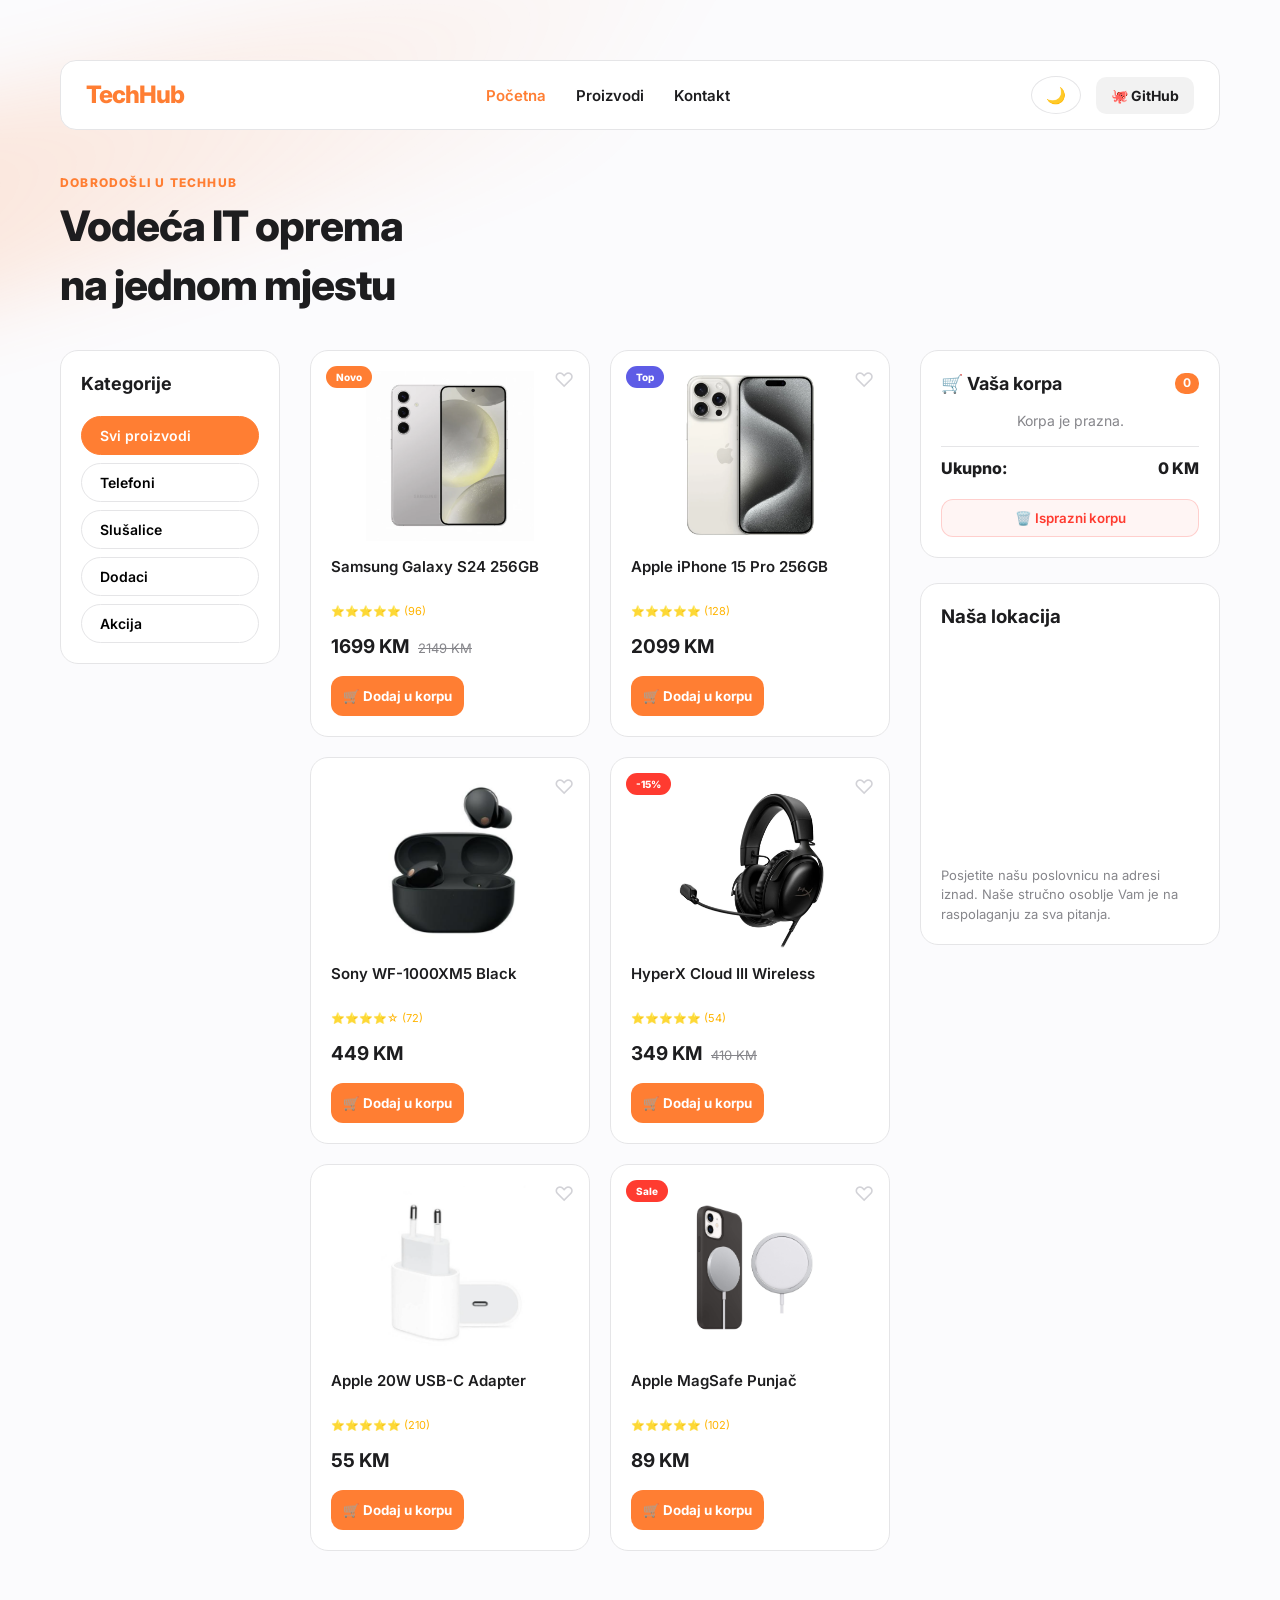
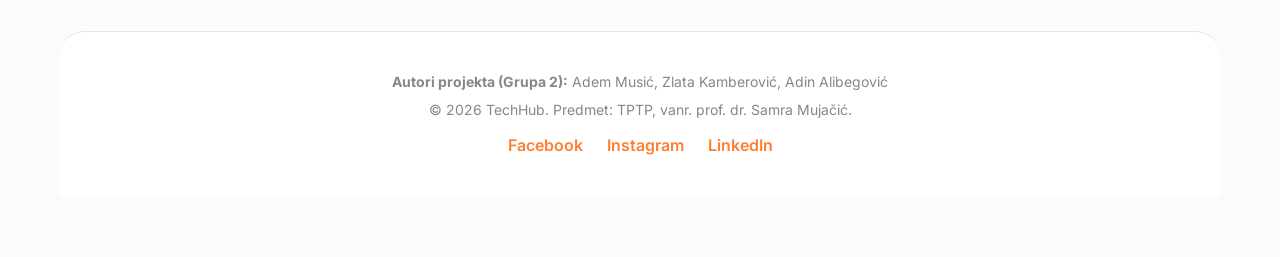
==== index.html @ f94cc210 "index.html prebačen iz zasebnog foldera u branchu" ====
<!DOCTYPE html>
<html lang="bs">
<head>
    <meta charset="UTF-8">
    <meta name="viewport" content="width=device-width, initial-scale=1.0">
    <title>TechHub - Početna</title>
    <link href="https://fonts.googleapis.com/css2?family=Inter:wght@400;600;700;800&display=swap" rel="stylesheet">
    <link rel="stylesheet" href="css/tptpstil.css">
</head>
<body>

    <div class="pozadina-trake"></div>

    <div class="container">
        
        <header>
            <div class="glavna-navigacija">
                <div class="logo">
                    <h2 style="color: var(--primarna); margin:0; font-weight: 800; letter-spacing: -1px;">TechHub</h2>
                </div>
                <nav>
                    <ul>
                        <li><a href="index.html" style="color: var(--primarna);">Početna</a></li>
                        <li><a href="proizvodi.html">Proizvodi</a></li>
                        <li><a href="kontakt.html">Kontakt</a></li>
                    </ul>
                </nav>
                
                <div style="display: flex; align-items: center; gap: 15px;">
                    <button id="dark-mode-toggle" class="filter-btn" style="padding: 8px 14px; border-radius: 50%; font-size: 16px;">🌙</button>
                    
                    <div class="github-link">
                        <a href="https://github.com/adin-fet/Grupa2-TPTP-2026" target="_blank" style="text-decoration: none; font-weight: 700; color: var(--text-glavni); font-size: 14px;">🐙 GitHub</a>
                    </div>
                </div>
            </div>

            <div class="header-glavni">
                <div class="header-lijeva-strana">
                    <span class="nadnaslov">DOBRODOŠLI U TECHHUB</span>
                    <h1 style="font-size: 42px;">Vodeća IT oprema <br>na jednom mjestu</h1>
                </div>
            </div>
        </header>

        <div class="pocetna-layout">
            
            <nav class="sekundarna-navigacija">
                <h3>Kategorije</h3>
                <div class="filter-dugmadi" style="display: flex; flex-direction: column; gap: 8px;">
                    <button class="filter-btn active">Svi proizvodi</button>
                    <button class="filter-btn">Telefoni</button>
                    <button class="filter-btn">Slušalice</button>
                    <button class="filter-btn">Dodaci</button>
                    <button class="filter-btn">Akcija</button>
                </div>
            </nav>

            <main>
                <section class="proizvodi-grid" style="grid-template-columns: repeat(2, 1fr);"> 
                    
                    <article class="kartica" data-category="Telefoni">
                        <div class="tag novo">Novo</div>
                        <div class="srce">♡</div>
                        <div class="slika-okvir"><img src="images/samsung.PNG" alt="Samsung Galaxy S24"></div>
                        <div class="info-dio">
                            <h3>Samsung Galaxy S24 256GB</h3>
                            <div class="rating">⭐⭐⭐⭐⭐ <span>(96)</span></div>
                            <div class="cijena-wrap"><span class="cijena">1699 KM</span><span class="stara">2149 KM</span></div>
                            <button class="dodaj-btn"><span>🛒</span> Dodaj u korpu</button>
                        </div>
                    </article>

                    <article class="kartica" data-category="Telefoni">
                        <div class="tag top">Top</div>
                        <div class="srce">♡</div>
                        <div class="slika-okvir"><img src="images/iphone.jpg" alt="Apple iPhone 15 Pro"></div>
                        <div class="info-dio">
                            <h3>Apple iPhone 15 Pro 256GB</h3>
                            <div class="rating">⭐⭐⭐⭐⭐ <span>(128)</span></div>
                            <div class="cijena-wrap"><span class="cijena">2099 KM</span></div>
                            <button class="dodaj-btn"><span>🛒</span> Dodaj u korpu</button>
                        </div>
                    </article>

                    <article class="kartica" data-category="Slušalice">
                        <div class="srce">♡</div>
                        <div class="slika-okvir"><img src="images/sony.PNG" alt="Sony Slušalice"></div>
                        <div class="info-dio">
                            <h3>Sony WF-1000XM5 Black</h3>
                            <div class="rating">⭐⭐⭐⭐☆ <span>(72)</span></div>
                            <div class="cijena-wrap"><span class="cijena">449 KM</span></div>
                            <button class="dodaj-btn"><span>🛒</span> Dodaj u korpu</button>
                        </div>
                    </article>

                    <article class="kartica" data-category="Akcija">
                        <div class="tag popust">-15%</div>
                        <div class="srce">♡</div>
                        <div class="slika-okvir"><img src="images/hyper.PNG" alt="HyperX Slušalice"></div>
                        <div class="info-dio">
                            <h3>HyperX Cloud III Wireless</h3>
                            <div class="rating">⭐⭐⭐⭐⭐ <span>(54)</span></div>
                            <div class="cijena-wrap"><span class="cijena">349 KM</span><span class="stara">410 KM</span></div>
                            <button class="dodaj-btn"><span>🛒</span> Dodaj u korpu</button>
                        </div>
                    </article>

                    <article class="kartica" data-category="Dodaci">
                        <div class="srce">♡</div>
                        <div class="slika-okvir"><img src="images/adapt.PNG" alt="Apple Adapter"></div>
                        <div class="info-dio">
                            <h3>Apple 20W USB-C Adapter</h3>
                            <div class="rating">⭐⭐⭐⭐⭐ <span>(210)</span></div>
                            <div class="cijena-wrap"><span class="cijena">55 KM</span></div>
                            <button class="dodaj-btn"><span>🛒</span> Dodaj u korpu</button>
                        </div>
                    </article>

                    <article class="kartica" data-category="Akcija">
                        <div class="tag popust">Sale</div>
                        <div class="srce">♡</div>
                        <div class="slika-okvir"><img src="images/mag.PNG" alt="MagSafe Punjač"></div>
                        <div class="info-dio">
                            <h3>Apple MagSafe Punjač</h3>
                            <div class="rating">⭐⭐⭐⭐⭐ <span>(102)</span></div>
                            <div class="cijena-wrap"><span class="cijena">89 KM</span></div>
                            <button class="dodaj-btn"><span>🛒</span> Dodaj u korpu</button>
                        </div>
                    </article>
                </section>
            </main>

            <aside>
                <div class="korpa-kontejner">
                    <h3 style="margin-bottom: 15px; display: flex; justify-content: space-between; align-items: center; font-size: 18px;">
                        <span>🛒 Vaša korpa</span>
                        <span id="korpa-brojac">0</span>
                    </h3>
                    <div id="korpa-stavke">
                        <p style="color: var(--text-sivi); text-align: center; font-size: 14px; margin: 15px 0;">Korpa je prazna.</p>
                    </div>
                    <div class="korpa-ukupno-red">
                        <span>Ukupno:</span>
                        <span id="korpa-ukupno">0 KM</span>
                    </div>
                    <button id="isprazni-korpu-btn" class="pregled-btn">🗑️ Isprazni korpu</button>
                </div>

                <div class="mapa-container">
                    <h3>Naša lokacija</h3>
                    <iframe src="https://www.google.com/maps/embed?pb=!1m18!1m12!1m3!1d2876.8488319688533!2d18.41113577660207!3d43.85892533909778!2m3!1f0!2f0!3f0!3m2!1i1024!2i768!4f13.1!3m3!1m2!1s0x4758c8cf75caed73%3A0x633f86e3f3ab6660!2sUniverzitet%20u%20Sarajevu!5e0!3m2!1sbs!2sba!4v1710000000000" style="border:0;" allowfullscreen="" loading="lazy" referrerpolicy="no-referrer-when-downgrade"></iframe>
                    <p class="mapa-opis">Posjetite našu poslovnicu na adresi iznad. Naše stručno osoblje Vam je na raspolaganju za sva pitanja.</p>
                </div>
            </aside>
            
        </div>

        <footer>
            <div class="footer-info">
                <p><strong>Autori projekta (Grupa 2):</strong> Adem Musić, Zlata Kamberović, Adin Alibegović</p>
                <p>© 2026 TechHub. Predmet: TPTP, vanr. prof. dr. Samra Mujačić.</p>
            </div>
            <div class="footer-links">
                <a href="#">Facebook</a>
                <a href="#">Instagram</a>
                <a href="#">LinkedIn</a>
            </div>
        </footer>

    </div>

    <script src="js/skripta.js"></script>
</body>
</html>
---- css/tptpstil.css ----
:root {
    --primarna: #ff7e33;
    --text-glavni: #1d1d1f;
    --text-sivi: #86868b;
    --bg-boja: #fbfbfd;
    --ivica: #e5e5e7;
}

* { margin: 0; padding: 0; box-sizing: border-box; font-family: 'Inter', sans-serif; }

body { background-color: var(--bg-boja); color: var(--text-glavni); line-height: 1.4; }

.container { max-width: 1200px; margin: 0 auto; padding: 60px 20px; }

/* HEADER - SPLIT DIZAJN */
.header-glavni {
    display: flex;
    justify-content: space-between;
    align-items: flex-end;
    margin-bottom: 30px;
}

.header-lijeva-strana h1 { font-size: 48px; font-weight: 800; letter-spacing: -1px; margin: 5px 0; }
.nadnaslov { color: var(--primarna); font-weight: 800; font-size: 12px; letter-spacing: 1.2px; }
.podnaslov { color: var(--text-sivi); font-size: 16px; }

.header-desna-strana { display: flex; gap: 25px; }
.trust-item { display: flex; align-items: center; gap: 10px; }
.trust-ikona { 
    width: 42px; height: 42px; background: #fff; border: 1px solid var(--ivica); 
    border-radius: 12px; display: flex; align-items: center; justify-content: center; font-size: 18px; 
}
.trust-tekst { display: flex; flex-direction: column; }
.trust-tekst strong { font-size: 13px; font-weight: 700; }
.trust-tekst span { font-size: 11px; color: var(--text-sivi); }

/* LINIJA FILTERA */
.kontrole-linija {
    display: flex;
    justify-content: space-between;
    align-items: center;
    padding: 20px 0;
    border-top: 1px solid var(--ivica);
    margin-bottom: 40px;
}

.filter-dugmadi { display: flex; gap: 10px; }
.filter-btn {
    padding: 10px 18px; border-radius: 30px; border: 1px solid var(--ivica);
    background: #fff; font-weight: 600; font-size: 14px; cursor: pointer; transition: 0.2s;
}
.filter-btn.active { background: var(--primarna); color: #fff; border-color: var(--primarna); }

.sort-select { padding: 8px 12px; border-radius: 10px; border: 1px solid var(--ivica); font-weight: 600; }

/* KARTICE */
.proizvodi-grid { display: grid; grid-template-columns: repeat(4, 1fr); gap: 20px; }
.kartica {
    background: #fff; border: 1px solid var(--ivica); border-radius: 18px;
    padding: 20px; position: relative; transition: 0.3s ease; display: flex; flex-direction: column;
}
.kartica:hover { transform: translateY(-5px); box-shadow: 0 10px 25px rgba(0,0,0,0.05); }

.slika-okvir { height: 170px; display: flex; align-items: center; justify-content: center; margin-bottom: 15px; }
.slika-okvir img { max-width: 100%; max-height: 100%; object-fit: contain; }

.info-dio h3 { font-size: 15px; font-weight: 600; margin-bottom: 8px; height: 40px; overflow: hidden; }
.rating { color: #ffb400; font-size: 11px; margin-bottom: 15px; }
.cijena { font-size: 19px; font-weight: 700; }
.stara { font-size: 13px; color: var(--text-sivi); text-decoration: line-through; margin-left: 8px; }

.dodaj-btn {
    background: var(--primarna); color: #fff; border: none; padding: 12px; border-radius: 12px;
    font-weight: 700; margin-top: 15px; cursor: pointer;
}
.pregled-btn {
    background: #fff; border: 1px solid var(--ivica); padding: 10px; border-radius: 12px;
    font-weight: 600; margin-top: 8px; cursor: pointer;
}

/* OSTALO */
.tag { position: absolute; top: 15px; left: 15px; padding: 4px 10px; border-radius: 20px; font-size: 10px; font-weight: 800; color: #fff; }
.novo { background: var(--primarna); }
.top { background: #5e5ce6; }
.popust { background: #ff3b30; }
.srce { position: absolute; top: 15px; right: 15px; cursor: pointer; color: #d2d2d7; font-size: 20px; }

.recenzije-sekcija { margin: 80px 0; }
.naslov-centar { text-align: center; margin-bottom: 40px; font-size: 30px; font-weight: 800; }
.recenzije-grid { display: grid; grid-template-columns: repeat(3, 1fr); gap: 20px; }
.recenzija-box { background: #fff; border: 1px solid var(--ivica); padding: 25px; border-radius: 20px; }
.user-info { display: flex; align-items: center; gap: 12px; margin-bottom: 15px; }
.user-info img { border-radius: 50%; width: 45px; }

.kontakt-traka {
    background: #fff2eb;
     border: 1px solid rgba(255,126,51,0.1); 
     border-radius: 24px;
    padding: 35px; display: flex;
     justify-content: space-between; 
     align-items: center;
}
.kontakt-info { display: flex; align-items: center; gap: 20px; }
.chat-ikona { font-size: 32px; }
.kontakt-dugme {background: var(--primarna);
     color: #fff; 
     text-decoration: none; 
     padding: 16px 28px;
      border-radius: 12px;
       font-weight: 700;
}


/* =========================================================
   ADEMOV DIO - SPECIFIČNI STILOVI ZA POČETNU STRANICU
========================================================= */

/* Tranzicija za prelazak u Dark Mode  */
body { transition: background-color 0.3s, color 0.3s; }
.kartica, .filter-btn, .pregled-btn, .mapa-container, .sekundarna-navigacija, footer, .glavna-navigacija, .korpa-kontejner { transition: background-color 0.3s, border-color 0.3s, color 0.3s; }

/* Dark Mode varijable preklapanja */
body.dark-mode {
    --bg-boja: #121212;
    --text-glavni: #f5f5f7;
    --text-sivi: #a1a1a6;
    --ivica: #2c2c2e;
}
body.dark-mode .kartica, 
body.dark-mode .filter-btn, 
body.dark-mode .pregled-btn, 
body.dark-mode .mapa-container, 
body.dark-mode .sekundarna-navigacija, 
body.dark-mode footer, 
body.dark-mode .glavna-navigacija, 
body.dark-mode .korpa-kontejner,
body.dark-mode .sort-select {
    background-color: #1c1c1e !important;
    color: var(--text-glavni);
    border-color: var(--ivica);
}

/* Dekorativne pozadinske trake (preuzeto od Zlate) */
.pozadina-trake { position: fixed; top: 0; left: 0; width: 100%; height: 100vh; z-index: -1; pointer-events: none; }
.pozadina-trake::before { content: ""; position: absolute; top: -10%; left: -15%; width: 140%; height: 200px; background: linear-gradient(135deg, #ff7e33 0%, transparent 50%); opacity: 0.2; transform: rotate(-15deg); filter: blur(40px); }

/* Glavna navigacija na početnoj */
.glavna-navigacija { background: #fff; padding: 15px 25px; border-radius: 16px; border: 1px solid var(--ivica); display: flex; justify-content: space-between; align-items: center; margin-bottom: 40px; }
.glavna-navigacija ul { list-style: none; display: flex; gap: 30px; }
.glavna-navigacija a { text-decoration: none; color: var(--text-glavni); font-weight: 600; font-size: 15px; }
.glavna-navigacija a:hover { color: var(--primarna); }
.github-link a { background: rgba(0,0,0,0.05); padding: 10px 15px; border-radius: 10px; text-decoration: none; font-weight: 700; color: var(--text-glavni); font-size: 14px; }
body.dark-mode .github-link a { background: rgba(255,255,255,0.1); }

/* Grid Layout sa 3 kolone  */
.pocetna-layout { display: grid; grid-template-columns: 220px 1fr 300px; gap: 30px; align-items: start; }

/* Sekundarna navigacija */
.sekundarna-navigacija { background: #fff; padding: 20px; border-radius: 18px; border: 1px solid var(--ivica); display: flex; flex-direction: column; gap: 10px; }
.sekundarna-navigacija h3 { margin-bottom: 10px; font-size: 18px; }
.sekundarna-navigacija .filter-btn { width: 100%; text-align: left; }

/* Mapa Container */
.mapa-container { background: #fff; padding: 20px; border-radius: 18px; border: 1px solid var(--ivica); }
.mapa-container iframe { width: 100%; height: 220px; border-radius: 12px; margin-bottom: 10px; }
.mapa-opis { font-size: 13px; color: var(--text-sivi); line-height: 1.5; }

/* Korpa Interfejs (Kriterij 11) */
.korpa-kontejner { background: #fff; padding: 20px; border-radius: 18px; border: 1px solid var(--ivica); margin-bottom: 25px; }
#korpa-brojac { background: var(--primarna); color: #fff; font-size: 12px; padding: 2px 8px; border-radius: 10px; font-weight: 700; }
.korpa-stavka { display: flex; justify-content: space-between; align-items: center; padding: 8px 0; border-bottom: 1px dashed var(--ivica); font-size: 14px; }
.korpa-ukupno-red { display: flex; justify-content: space-between; align-items: center; font-weight: 800; margin: 15px 0; padding-top: 10px; border-top: 1px solid var(--ivica); font-size: 16px; }
#isprazni-korpu-btn { width: 100%; color: #ff3b30; border-color: rgba(255,59,48,0.2); background: rgba(255,59,48,0.05); margin-top: 5px; }
#isprazni-korpu-btn:hover { background: #ff3b30; color: #fff; }

/* Footer */
footer { margin-top: 80px; padding: 40px 20px; background: #fff; border-top: 1px solid var(--ivica); text-align: center; border-radius: 24px 24px 0 0; }
.footer-info p { margin-bottom: 8px; color: var(--text-sivi); font-size: 14px; }
.footer-links { margin-top: 15px; }
.footer-links a { color: var(--primarna); text-decoration: none; margin: 0 10px; font-weight: 600; }

/* Responzivnost za layout  */
@media (max-width: 992px) {
    .pocetna-layout { grid-template-columns: 1fr; }
    .sekundarna-navigacija .filter-dugmadi { flex-direction: row; flex-wrap: wrap; }
    .sekundarna-navigacija .filter-btn { width: auto; }
}



/* =========================================================
    ADINOV DIO - CSS ZA KONTAKT 
========================================================= */
:root {
    --glavna-narandzasta: #ff7e33;
    --hover-pozadina: #ff7e33be;;
    --bijela: #fff;
    --okvir: lightgray;
    --boja-slova-sv: #666666;
    --tranzicija: 0.3s ease;
}

.kontakt-body{
    background-color: #fff;
    display: flex;
    flex-direction: column;
    justify-content: space-evenly;
    width: 100%; 
    min-height: 100vh; 
    margin: 0; 
    padding: 0;
    position: relative;
}

.gradacija{
    position: absolute;
    top: 15px;
    left: 0;
    bottom: 0;
    min-height: 100vh;
    width: 10%;
    background: linear-gradient(to right,
        rgb(255, 126, 51) 0%, 
        rgba(255, 126, 51, 0.5) 50%, 
        rgba(0, 0, 0, 0) 100%);
    z-index: -1;
}

.centr_dio{
    display:flex;
    justify-content: space-between;
    align-items: stretch;
    width: 95%;
    max-width: 1600px;
    max-height: 700px;
    margin: 35px auto;
    margin-left: 30px;
    z-index:1;
    gap:20px;
}

/* Slika */

.slika-lijevo{
    margin: 0;
    padding: 0;
    width: 20%;
}

.slika-lijevo img{
    width: 100%;
    height: 100%;
    object-fit: cover;
    object-position: center;
}

/* /Slika*/
/* Promotivni dio */

.info{
    max-width: 350px;
    padding: 25px;
}

.info header h1 {
    margin-top: 5px;
    margin-bottom: 15px;
}

.info address{
    display: flex;
    flex-direction: column;
    align-items: left;
    gap:15px;
    text-align:left;
    border: solid 1px var(--okvir);
    border-radius: 20px;
    padding: 15px;
}

.kontakt-ikonica{
    display:flex;
    gap: 20px;
    align-items: center;
}
.info address .kontakt-ikonica:not(:last-child) {
    border-bottom: 1px solid var(--okvir); 
    width: 100%;
}

.kontakt-ikonica p{
    color: var(--boja-slova-sv);
}

.kontakt-ikonica i{
    font-size: 1.6rem;
    color: var(--glavna-narandzasta);
}

.kontakt-ikonica:nth-child(1) i,
.kontakt-ikonica:nth-child(3) i{
    color: transparent; 
    -webkit-text-stroke: 2px var(--glavna-narandzasta);
}

.sigurnost{
    display: flex;
    align-items: center;
    gap: 15px;
    margin-left: 15px;;
}

.sigurnost i{
    font-size: 1.6rem;
    color: transparent;
    -webkit-text-stroke: 2px var(--glavna-narandzasta);
}
/* /Promotivni dio */

/* Forma */
.forma-kontejner{
    display: flex;
    border: solid 1px var(--okvir);
    min-width: 45%;
    border-radius: 20px;
    height: auto;
    max-height: 700px;
}

#kontakt-forma{
    padding: 10px;
    width: 100%;
    display: flex;
    flex-direction: column;
}

/* Naslov forme */
#kontakt-forma h2.naslov {
    margin-top: 0;
    margin-bottom: 20px;
    display: flex;
    align-items: center;
    gap: 10px;
}

#kontakt-forma h2 i{
    font-size: 2rem;
    color: var(--glavna-narandzasta);
}
/* Naslov forme */
/* Polja forme */
.polja-forme {
    border: solid 1px var(--okvir);
    display: grid;
    grid-template-columns: 1fr 1fr;
    gap: 20px;
}

.unos-select {
    width: 100%;
    height: 40px;
    padding: 8px 12px;
    border: 2px solid var(--glavna-narandzasta);
    border-radius: 10px;
    font-family: var(--font-glavni);
    background-color: var(--bijela);
    color: #333;
    outline: none;
    transition: var(--tranzicija);
    cursor: pointer;
}

.unos-select:focus {
    border-color: var(--glavna-narandzasta);
    box-shadow: 0 0 5px rgba(255, 126, 51, 0.5);
}



.input_kontejner, .poruka_kontejner {
    position: relative;
}

.input_kontejner input, .poruka_kontejner textarea {
    width: 100%;
    border: 2px solid var(--glavna-narandzasta);
    background: none;
    color: var(--boja-slova-sv);
    padding: 1.3rem 1.2rem 0.5rem 1.2rem; 
    font-size: 0.95rem;
    font-weight: 500;
    border-radius: 20px;
    box-sizing: border-box;
    transition: 0.3s;
    outline: none;
}

.poruka_kontejner textarea {
    min-height: 150px;
    border-radius: 22px;
    resize: none;
}

.input_kontejner input:focus, .poruka_kontejner textarea:focus{
    box-shadow: 0 0 8px rgba(255, 126, 51, 0.4);
}

.input_kontejner label, .poruka_kontejner label {
    position: absolute;
    top: 6px;
    left: 1.2rem;
    font-size: 0.75rem;
    color: #545454;
    font-weight: 550;
    pointer-events: none;
    z-index: 10;
}

.polja-forme .poruka_kontejner {
    grid-column: span 2;
} 

.input_kontejner:focus-within label, .poruka_kontejner:focus-within label {
    color: var(--glavna-narandzasta);
}
/* /Polja forme */
/* Dugme */
.polja-forme button{
    grid-column: 2;
    align-self: end;
    height: 46px;
    background-color: var(--glavna-narandzasta);
    color: var(--bijela);
    border-radius:20px;
    border: none;
    cursor: pointer;
}

.polja-forme i{
    color: var(--bijela);
}

.polja-forme button:hover {
    background-color: #ff8746;
    transform: translateY(1px); 
    box-shadow: 0 5px 15px rgba(255, 126, 51, 0.4); 
}

.polja-forme .input_kontejner:nth-child(5){
    grid-column:1;
}
/* /Dugme */
/* /Forma */

/* Footer */
.kontakt-footer {
    border: solid 0.5px var(--okvir);
    background-color: var(--bijela);
    border-radius: 20px;
    box-shadow: 0 10px 30px rgba(255, 126, 51, 0.1);
    width: 90%;
    max-width: 1200px;
    margin: 40px auto;
    padding: 10px;
}

.kontakt-footer ul{
    list-style: none; 
    padding: 0;
    margin: 0;
    display:flex;
    justify-content: space-evenly;
    flex-wrap: wrap;
    gap: 20px;
}

.kontakt-footer ul li{
    display: flex;
    align-items: center;
    gap:15px;
    text-align:left;
    justify-content: center;
}

.kontakt-footer ul li i{
    font-size: 2rem;
    -webkit-text-stroke: 2px var(--glavna-narandzasta);
    color: transparent;
}

/* Tablet */
@media screen and (max-width: 1100px) {
    .centr_dio {
        flex-direction: row;
        flex-wrap: wrap;
        justify-content: center;
        width: 95%;
        gap: 30px;
        margin: 30px auto;
        max-height: none;
    }

    .kontakt-forma{
        width: 100%;
        max-width: 600px;
    }
    .slika-lijevo, .inf {
        width: 40%;
        max-width: 40%;
    }

    .slika-lijevo {
        height: auto;
        min-height: 250px;
    }

    .forma-kontejner{
        width: 70%;
    }
    .kontakt-footer ul li {
        flex-basis: calc(50% - 20px);
    }
}

/* Telefon */
@media screen and (max-width: 600px) {
    .gradacija, .slika-lijevo {
        display: none;
    }

    .centr_dio {
        flex-direction: column;
        align-items: center;
        width: 90%;
        margin: 20px auto;
        gap: 25px;
        max-height: none;
    }

    .info, .forma-kontejner {
        width: 90%;
        max-width: 100%;
    }
    
    .polja-forme {
        display: flex;
        flex-direction: column;
        gap: 12px;
    }

    .polja-forme .input_kontejner,
    .polja-forme .poruka_kontejner,
    .polja-forme button {
        grid-column: auto !important;
        width: 100%;
    }

    .glavna-navigacija {
        flex-direction: column;
        gap: 15px;
        padding: 15px;
        text-align: center;
    }

    .glavna-navigacija ul {
        gap: 20px;
        padding: 0;
    }

    /* Footer elementi na telefonu */
    .kontakt-footer{
        width:75%;
    }
    .kontakt-footer ul {
        flex-direction: column;
        gap: 20px;
        align-items: center;
        padding-left: 10px;
    }
}
/* /Footer */
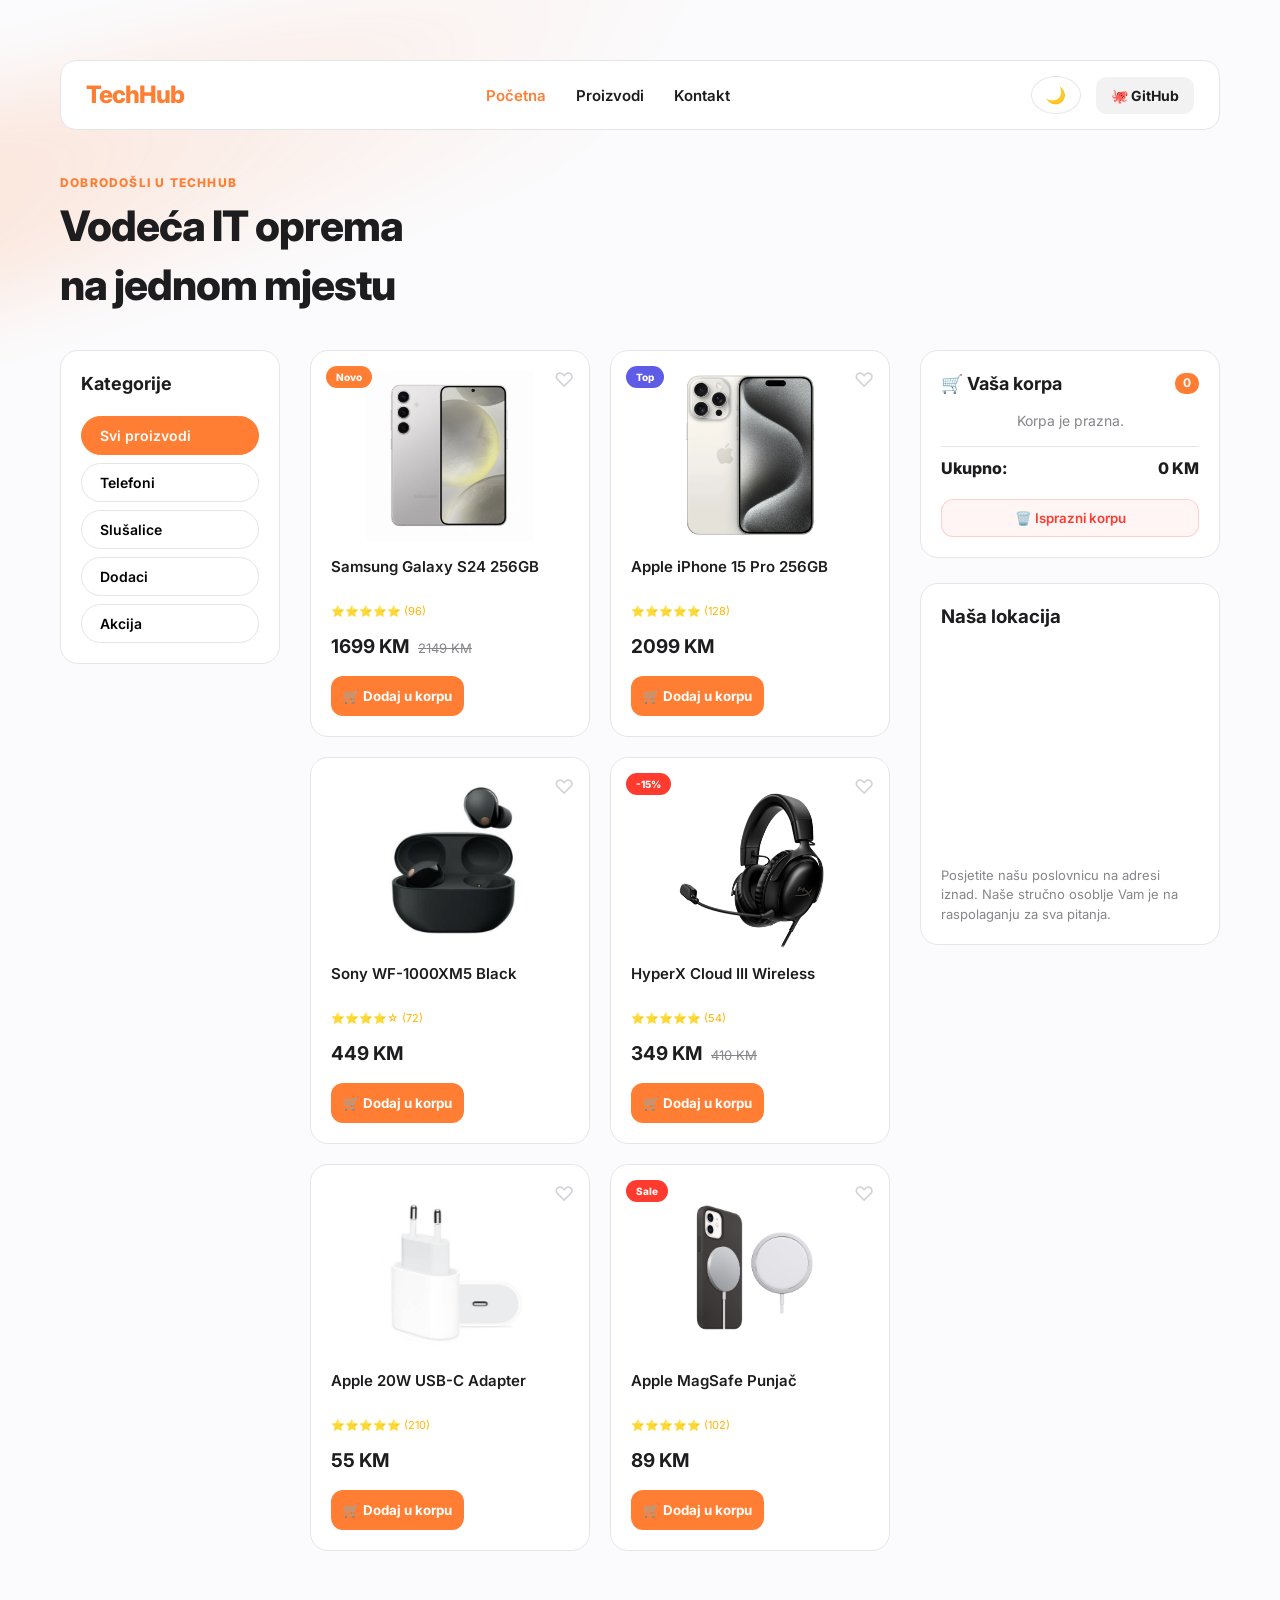
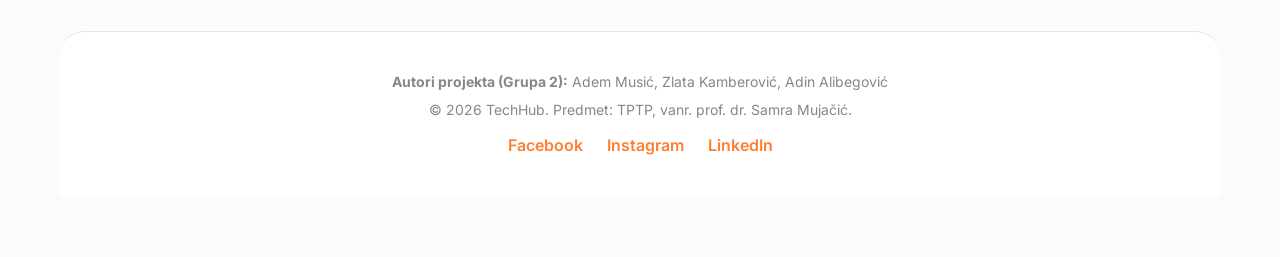
==== commit ff4119bb: "relacija do js-a" ====
--- a/index.html
+++ b/index.html
@@ -170,6 +170,6 @@
 
     </div>
 
-    <script src="js/skripta.js"></script>
+    <script src="js/tptpskripte.js"></script>
 </body>
 </html>
--- a/css/tptpstil.css
+++ b/css/tptpstil.css
@@ -193,11 +193,11 @@
 ========================================================= */
 :root {
     --glavna-narandzasta: #ff7e33;
-    --hover-pozadina: #ff7e33be;;
+    --hover-pozadina: #ff7e33be;
     --bijela: #fff;
     --okvir: lightgray;
     --boja-slova-sv: #666666;
-    --tranzicija: 0.3s ease;
+    --tranzicija: 0.3s ease; /* Za hover efekte i animacije */
 }
 
 .kontakt-body{
@@ -320,7 +320,6 @@
 /* Forma */
 .forma-kontejner{
     display: flex;
-    border: solid 1px var(--okvir);
     min-width: 45%;
     border-radius: 20px;
     height: auto;
@@ -350,7 +349,6 @@
 /* Naslov forme */
 /* Polja forme */
 .polja-forme {
-    border: solid 1px var(--okvir);
     display: grid;
     grid-template-columns: 1fr 1fr;
     gap: 20px;
@@ -362,7 +360,6 @@
     padding: 8px 12px;
     border: 2px solid var(--glavna-narandzasta);
     border-radius: 10px;
-    font-family: var(--font-glavni);
     background-color: var(--bijela);
     color: #333;
     outline: none;
@@ -374,8 +371,6 @@
     border-color: var(--glavna-narandzasta);
     box-shadow: 0 0 5px rgba(255, 126, 51, 0.5);
 }
-
-
 
 .input_kontejner, .poruka_kontejner {
     position: relative;
@@ -423,35 +418,131 @@
 .input_kontejner:focus-within label, .poruka_kontejner:focus-within label {
     color: var(--glavna-narandzasta);
 }
+
+.error-text {
+    display: none;
+    color: #ff0000;
+    font-size: 12px;
+    margin-top: 5px;
+    font-weight: 500;
+    text-align: left;
+}
 /* /Polja forme */
 /* Dugme */
-.polja-forme button{
-    grid-column: 2;
+
+.akcije-forme {
+    grid-column: span 2;
+    display: flex;
+    gap: 15px;
+    justify-content: flex-end; 
     align-self: end;
+    margin-top: 10px;
+}
+
+.forma-btn-submit, .forma-btn-reset {
     height: 46px;
+    padding: 0 25px;
+    border-radius: 20px;
+    border: none;
+    font-size: 0.95rem;
+    font-weight: 600;
+    cursor: pointer;
+    display: flex;
+    align-items: center;
+    gap: 8px;
+    transition: var(--tranzicija);
+}
+
+.forma-btn-submit {
     background-color: var(--glavna-narandzasta);
     color: var(--bijela);
-    border-radius:20px;
-    border: none;
-    cursor: pointer;
-}
-
-.polja-forme i{
-    color: var(--bijela);
-}
-
-.polja-forme button:hover {
+}
+
+.forma-btn-submit:hover {
     background-color: #ff8746;
-    transform: translateY(1px); 
-    box-shadow: 0 5px 15px rgba(255, 126, 51, 0.4); 
-}
-
-.polja-forme .input_kontejner:nth-child(5){
-    grid-column:1;
-}
+    transform: translateY(1px);
+    box-shadow: 0 5px 15px rgba(255, 126, 51, 0.4);
+}
+
+.forma-btn-reset {
+    background-color: #f0f0f0;
+    color: #444;
+    border: 1px solid var(--okvir);
+}
+
+.forma-btn-reset:hover {
+    background-color: #e0e0e0;
+    color: #111;
+    transform: translateY(1px);
+}
+
 /* /Dugme */
 /* /Forma */
-
+/* Skočni prozor */
+.modal-kontejner {
+    display: none;
+    position: fixed;
+    top: 0;
+    left: 0;
+    width: 100%;
+    height: 100%;
+    background-color: rgba(0, 0, 0, 0.6);
+    z-index: 9999;
+    justify-content: center;
+    align-items: center;
+}
+
+.modal-sadrzaj {
+    background-color: var(--bijela);
+    padding: 40px;
+    border-radius: 20px;
+    width: 90%;
+    max-width: 450px;
+    text-align: center;
+    box-shadow: 0 15px 40px rgba(0, 0, 0, 0.2);
+    animation: skociUnutra 0.4s ease;
+}
+
+@keyframes skociUnutra {
+    from { transform: scale(0.7); opacity: 0; }
+    to { transform: scale(1); opacity: 1; }
+}
+
+.modal-ikona i {
+    font-size: 60px;
+    color: #2ec4b6;
+    margin-bottom: 20px;
+}
+
+.modal-sadrzaj h2 {
+    margin: 0 0 10px 0;
+    font-size: 24px;
+    color: #222;
+}
+
+.modal-sadrzaj p {
+    color: var(--boja-slova-sv);
+    font-size: 16px;
+    line-height: 1.5;
+    margin-bottom: 25px;
+}
+
+.modal-zatvori-btn {
+    background-color: var(--glavna-narandzasta);
+    color: white;
+    border: none;
+    padding: 12px 35px;
+    font-size: 15px;
+    font-weight: 600;
+    border-radius: 15px;
+    cursor: pointer;
+    transition: var(--tranzicija);
+}
+
+.modal-zatvori-btn:hover {
+    background-color: #ff8746;
+}
+/* /Skočni prozor */
 /* Footer */
 .kontakt-footer {
     border: solid 0.5px var(--okvir);
@@ -487,7 +578,7 @@
     -webkit-text-stroke: 2px var(--glavna-narandzasta);
     color: transparent;
 }
-
+/* /Footer */
 /* Tablet */
 @media screen and (max-width: 1100px) {
     .centr_dio {
@@ -554,6 +645,14 @@
         grid-column: auto !important;
         width: 100%;
     }
+    .akcije-forme {
+        flex-direction: column-reverse;
+        width: 100%;
+    }
+    .forma-btn-submit, .forma-btn-reset {
+        width: 100%;
+        justify-content: center;
+    }
 
     .glavna-navigacija {
         flex-direction: column;
@@ -567,7 +666,6 @@
         padding: 0;
     }
 
-    /* Footer elementi na telefonu */
     .kontakt-footer{
         width:75%;
     }
@@ -577,5 +675,55 @@
         align-items: center;
         padding-left: 10px;
     }
-}
-/* /Footer */
+    
+}
+
+body.dark-mode.kontakt-body {
+    background-color: #121212 !important;
+    color: #f5f5f7 !important;
+}
+
+body.dark-mode.kontakt-body .gradacija {
+    background: linear-gradient(to right, rgba(255, 126, 51, 0.3) 0%, rgba(255, 126, 51, 0.1) 50%, rgba(0, 0, 0, 0) 100%);
+}
+
+body.dark-mode.kontakt-body .glavna-navigacija,
+body.dark-mode.kontakt-body .forma-kontejner,
+body.dark-mode.kontakt-body .kontakt-footer {
+    background-color: #1c1c1e !important;
+    border-color: #2c2c2e !important;
+}
+
+body.dark-mode.kontakt-body .glavna-navigacija a,
+body.dark-mode.kontakt-body .kontakt-footer ul li p,
+body.dark-mode.kontakt-body .polja-forme label,
+body.dark-mode.kontakt-body .info h1,
+body.dark-mode.kontakt-body .info p {
+    color: #e5e5e7 !important;
+}
+
+body.dark-mode.kontakt-body .info address {
+    border-color: #2c2c2e !important;
+    background-color: #1c1c1e;
+}
+
+body.dark-mode.kontakt-body .info address .kontakt-ikonica:not(:last-child) {
+    border-bottom: 1px solid #2c2c2e !important;
+}
+
+body.dark-mode.kontakt-body .unos,
+body.dark-mode.kontakt-body .unos-select {
+    background-color: #2c2c2e !important;
+    border-color: #3a3a3c !important;
+    color: #ffffff !important;
+}
+
+body.dark-mode.kontakt-body #dark-mode-toggle {
+    background-color: #2c2c2e !important;
+    border-color: #3a3a3c !important;
+}
+
+body.dark-mode.kontakt-body .github-link a {
+    background: rgba(255, 255, 255, 0.1) !important;
+    color: #ffffff !important;
+}
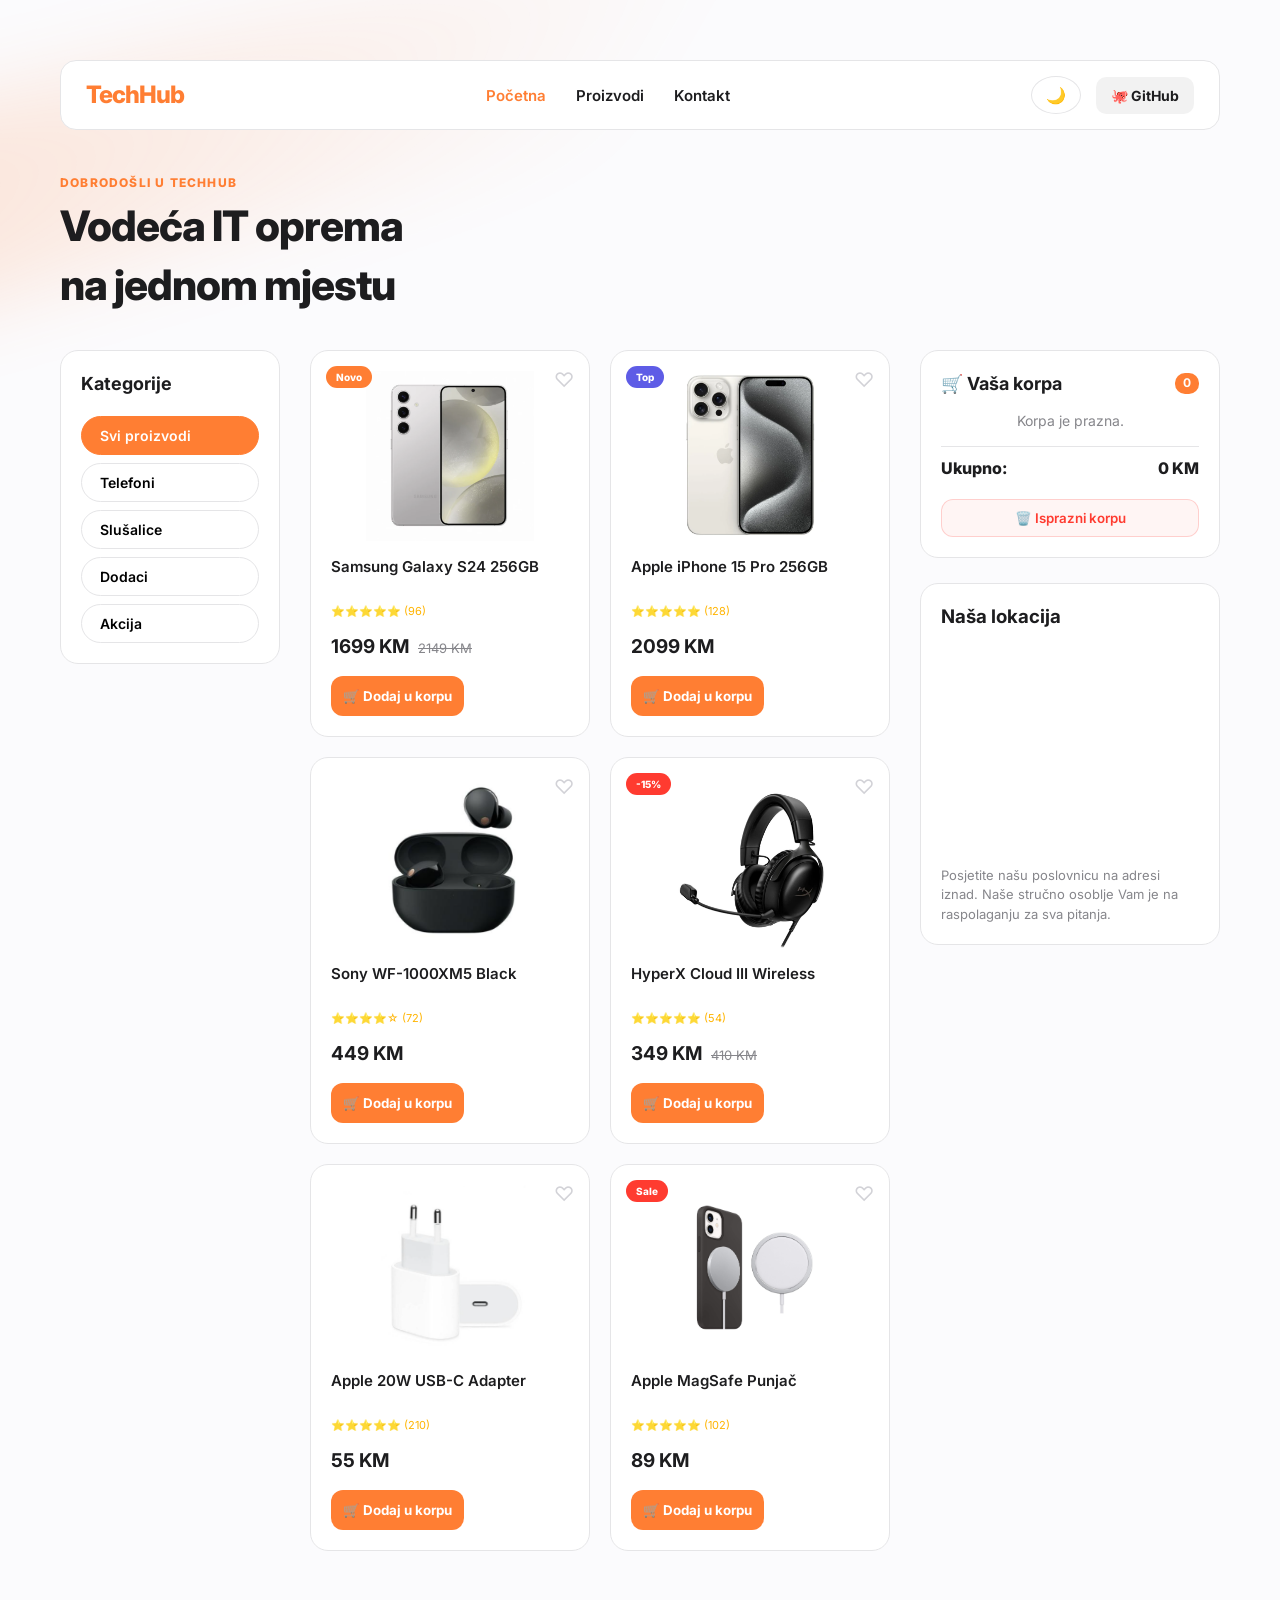
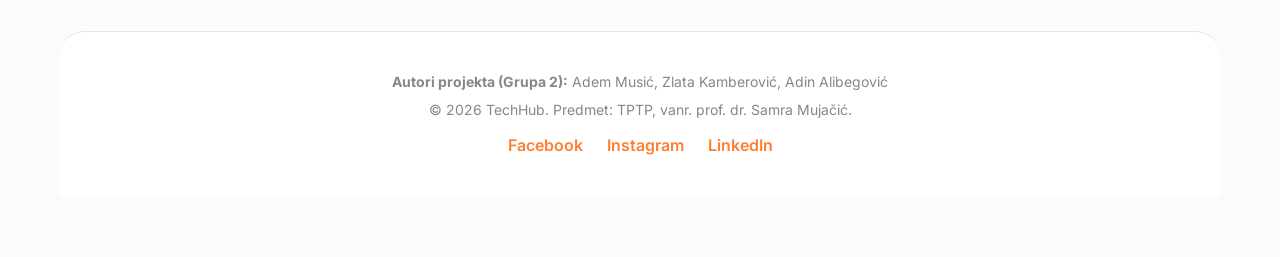
==== commit a8c80492: "favicon" ====
--- a/index.html
+++ b/index.html
@@ -6,6 +6,7 @@
     <title>TechHub - Početna</title>
     <link href="https://fonts.googleapis.com/css2?family=Inter:wght@400;600;700;800&display=swap" rel="stylesheet">
     <link rel="stylesheet" href="css/tptpstil.css">
+    <link rel="icon" type="image/png" href="images/fa.png">
 </head>
 <body>
 
